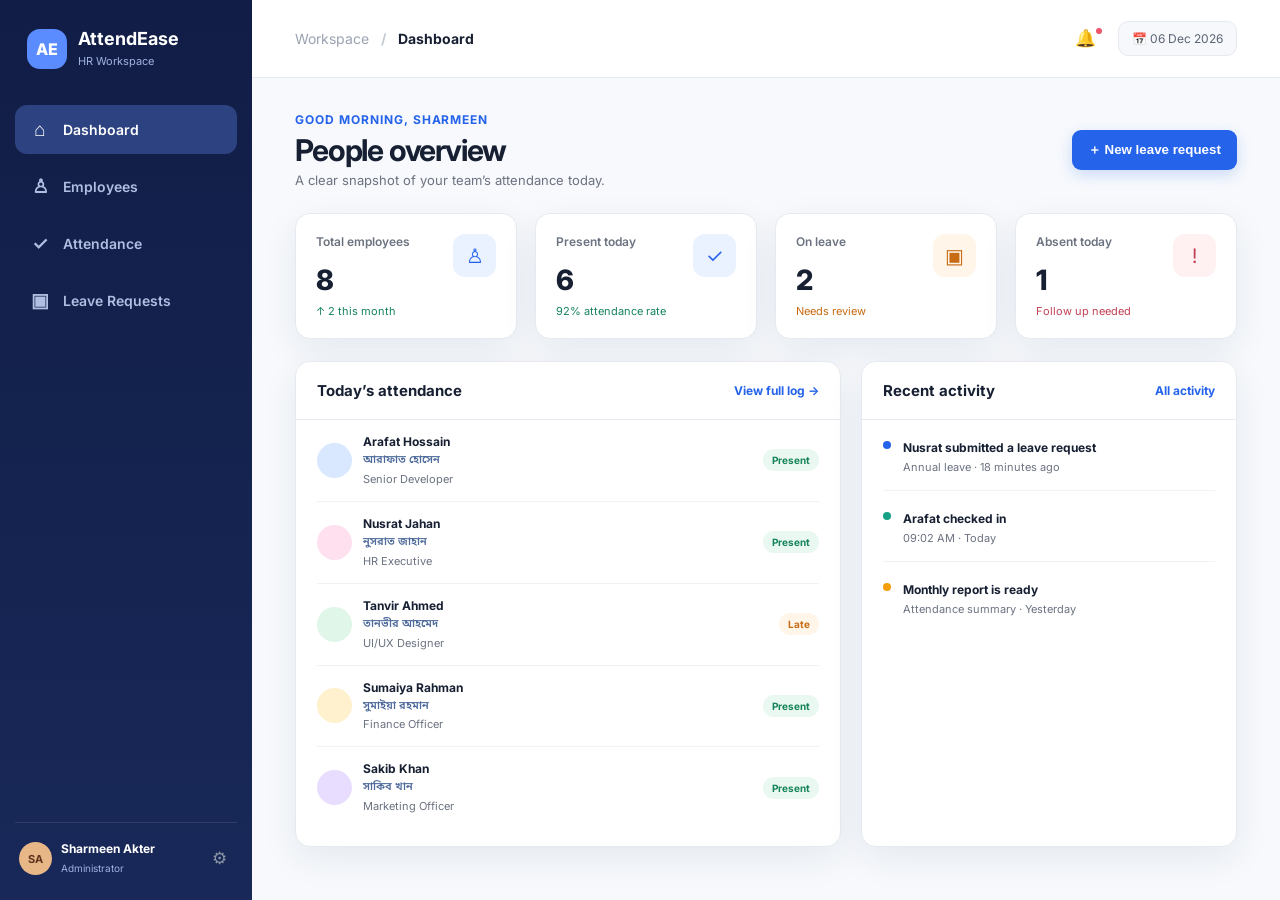
==== website/AttendEase_Blogger_Standalone.html @ f4e6417a "Update employee portraits and bilingual names" ====
<!-- AttendEase standalone Blogger HTML -->
<!DOCTYPE html>
<html lang="en">
<head>
  <meta charset="UTF-8" />
  <meta name="viewport" content="width=device-width, initial-scale=1.0" />
  <title>AttendEase | Employee Attendance & Leave</title>
  <link rel="preconnect" href="https://fonts.googleapis.com">
  <link rel="preconnect" href="https://fonts.gstatic.com" crossorigin>
  <link href="https://fonts.googleapis.com/css2?family=Inter:wght@400;500;600;700;800&family=Noto+Sans+Bengali:wght@400;500;600;700&display=swap" rel="stylesheet">
  <style>
:root{--navy:#172554;--blue:#2563eb;--sky:#eaf2ff;--ink:#172033;--muted:#6b7280;--line:#e6eaf0;--bg:#f7f9fc;--green:#16845b;--green-bg:#e9f8f0;--orange:#c76b14;--orange-bg:#fff5e8;--red:#c24155;--red-bg:#fff0f2;--shadow:0 12px 35px rgba(31,53,87,.08)}*{box-sizing:border-box}body{margin:0;background:var(--bg);color:var(--ink);font-family:Inter,'Noto Sans Bengali',sans-serif}.app-shell{display:flex;min-height:100vh}.sidebar{width:252px;background:linear-gradient(180deg,#111d46,#182858);color:#dbe6ff;padding:24px 15px;display:flex;flex-direction:column;position:fixed;inset:0 auto 0 0;z-index:5}.brand{display:flex;align-items:center;gap:11px;padding:4px 12px 36px}.brand-mark{width:40px;height:40px;border-radius:13px;background:#5a8cff;color:white;display:grid;place-items:center;font-weight:800}.brand strong{display:block;color:#fff;font-size:18px}.brand span{font-size:11px;color:#9fb2e0}.nav-list{display:grid;gap:8px}.nav-item{border:0;background:transparent;color:#afbee1;text-align:left;padding:13px 15px;border-radius:12px;font:600 14px Inter;cursor:pointer;display:flex;gap:13px;align-items:center}.nav-item span{font-size:19px;width:20px;text-align:center}.nav-item:hover,.nav-item.active{background:#2d4381;color:#fff}.sidebar-footer{margin-top:auto;border-top:1px solid rgba(255,255,255,.1);padding:18px 4px 0;display:flex;align-items:center;gap:9px}.sidebar-footer b{display:block;font-size:12px;color:#fff}.sidebar-footer small{font-size:10px;color:#9fb2e0}.mini-avatar{width:33px;height:33px;border-radius:50%;background:#e7b788;color:#5d331b;display:grid;place-items:center;font-weight:700;font-size:11px}.sidebar-footer .icon-button{margin-left:auto}.main-content{margin-left:252px;width:calc(100% - 252px)}.topbar{height:78px;padding:0 4.2%;display:flex;align-items:center;justify-content:space-between;background:#fff;border-bottom:1px solid var(--line)}.breadcrumb{display:flex;gap:12px;align-items:center;font-size:14px}.breadcrumb span{color:#9aa2b1}.breadcrumb b{color:#c4cad4}.breadcrumb strong{color:var(--ink)}.top-actions{display:flex;align-items:center;gap:16px}.icon-button{border:0;background:transparent;color:#8c96a7;cursor:pointer;font-size:17px;position:relative}.icon-button i{position:absolute;width:6px;height:6px;border-radius:50%;background:#ef5468;right:0;top:1px}.date-chip{background:#f6f8fb;border:1px solid var(--line);padding:9px 13px;border-radius:10px;color:#5b6474;font-size:12px}.menu-button{display:none}.page{padding:34px 4.2% 50px;max-width:1480px;margin:auto}.eyebrow{color:var(--blue);font-size:12px;font-weight:700;text-transform:uppercase;letter-spacing:.08em}.page-heading{display:flex;justify-content:space-between;align-items:center;margin-bottom:25px}.page h1{font-size:30px;margin:5px 0 4px;letter-spacing:-.04em}.subtitle{color:var(--muted);font-size:13px;margin:0}.primary-btn{border:0;border-radius:9px;background:var(--blue);color:#fff;padding:11px 16px;font-weight:700;cursor:pointer;box-shadow:0 5px 15px rgba(37,99,235,.2)}.secondary-btn{border:1px solid var(--line);background:#fff;color:var(--ink);padding:10px 14px;border-radius:9px;font-weight:600;cursor:pointer}.stats-grid{display:grid;grid-template-columns:repeat(4,1fr);gap:18px;margin-bottom:22px}.stat-card,.panel{background:#fff;border:1px solid var(--line);border-radius:15px;box-shadow:var(--shadow)}.stat-card{padding:20px;display:flex;justify-content:space-between}.stat-card h3{font-size:12px;color:var(--muted);font-weight:600;margin:0 0 14px}.stat-value{font-size:28px;font-weight:800;letter-spacing:-.05em}.stat-note{font-size:11px;color:var(--green);margin-top:7px}.stat-icon{width:43px;height:43px;border-radius:12px;display:grid;place-items:center;font-size:20px;background:var(--sky);color:var(--blue)}.content-grid{display:grid;grid-template-columns:1.45fr 1fr;gap:20px}.panel-header{display:flex;align-items:center;justify-content:space-between;padding:19px 21px;border-bottom:1px solid var(--line)}.panel-header h2{font-size:15px;margin:0}.panel-header a{font-size:12px;color:var(--blue);font-weight:700;cursor:pointer}.panel-body{padding:0 21px 18px}.employee-row{display:flex;align-items:center;gap:11px;padding:14px 0;border-bottom:1px solid #f0f2f5}.employee-row:last-child{border:0}.avatar{width:35px;height:35px;border-radius:50%;display:grid;place-items:center;font-size:11px;font-weight:700;flex:none}.employee-info{flex:1}.employee-info b{font-size:12px;display:block}.employee-info small{font-size:11px;color:var(--muted)}.status{font-size:10px;font-weight:700;border-radius:20px;padding:5px 9px}.present{background:var(--green-bg);color:var(--green)}.late{background:var(--orange-bg);color:var(--orange)}.absent{background:var(--red-bg);color:var(--red)}.activity{padding:16px 0;border-bottom:1px solid #f0f2f5;display:flex;gap:12px}.activity:last-child{border:0}.activity-dot{width:8px;height:8px;border-radius:50%;background:var(--blue);margin-top:5px}.activity b{font-size:12px}.activity small{display:block;color:var(--muted);font-size:11px;margin-top:4px}.table-wrap{overflow:auto}.data-table{width:100%;border-collapse:collapse;font-size:12px}.data-table th{text-align:left;color:#8791a1;font-size:11px;padding:13px 18px;background:#fbfcfe;border-bottom:1px solid var(--line);white-space:nowrap}.data-table td{padding:14px 18px;border-bottom:1px solid #f0f2f5;white-space:nowrap}.toolbar{display:flex;gap:10px;align-items:center;margin-bottom:16px}.search{flex:1;border:1px solid var(--line);padding:11px 13px;border-radius:9px;font:13px Inter;outline:none}.filter{border:1px solid var(--line);background:#fff;padding:11px;border-radius:9px;color:var(--muted)}.profile{display:flex;align-items:center;gap:10px}.profile .avatar{width:33px;height:33px}.form-grid{display:grid;grid-template-columns:repeat(2,1fr);gap:16px;padding:22px}.form-group{display:grid;gap:7px}.form-group label{font-size:12px;color:#5d6675;font-weight:600}.form-group input,.form-group select,.form-group textarea{border:1px solid var(--line);border-radius:8px;padding:11px;font:13px Inter;outline:none}.form-group textarea{min-height:95px;resize:vertical}.full{grid-column:1/-1}.form-actions{padding:0 22px 22px;display:flex;justify-content:flex-end;gap:10px}.empty{padding:35px;text-align:center;color:var(--muted);font-size:13px}.toast{position:fixed;right:24px;bottom:24px;background:#152347;color:#fff;border-radius:10px;padding:13px 17px;font-size:12px;box-shadow:var(--shadow);transform:translateY(100px);opacity:0;transition:.25s;z-index:20}.toast.show{transform:translateY(0);opacity:1}.muted{color:var(--muted)}@media(max-width:900px){.sidebar{transform:translateX(-100%);transition:.2s}.sidebar.open{transform:translateX(0)}.main-content{margin-left:0;width:100%}.menu-button{display:block;border:0;background:transparent;font-size:20px;color:var(--navy)}.topbar{gap:12px}.breadcrumb{margin-right:auto}.date-chip{display:none}.stats-grid{grid-template-columns:repeat(2,1fr)}.content-grid{grid-template-columns:1fr}.page{padding:25px 4%}}@media(max-width:570px){.page-heading{display:block}.page-heading .primary-btn{margin-top:16px}.stats-grid{gap:10px}.stat-card{padding:14px}.stat-value{font-size:23px}.stat-icon{width:35px;height:35px;font-size:16px}.form-grid{grid-template-columns:1fr}.full{grid-column:auto}.topbar{height:64px}.page h1{font-size:25px}}

.avatar{overflow:hidden;position:relative}.avatar img{width:100%;height:100%;object-fit:cover;display:block}.avatar span{position:absolute;inset:0;display:grid;place-items:center;font-size:11px;font-weight:700}.avatar img + span{display:none}

.name-bn{display:block!important;color:#4f6b9b!important;font-family:Arial,'Noto Sans Bengali',sans-serif;font-size:11px!important;margin-top:3px;line-height:1.35}.employee-info .name-bn{font-weight:600}.data-table .profile>div{display:grid;gap:2px}.data-table .profile b{font-size:12px}

  </style>
</head>
<body>
  <div class="app-shell">
    <aside class="sidebar" id="sidebar">
      <div class="brand"><div class="brand-mark">AE</div><div><strong>AttendEase</strong><span>HR Workspace</span></div></div>
      <nav class="nav-list" aria-label="Primary navigation">
        <button class="nav-item active" data-view="dashboard"><span>⌂</span> Dashboard</button>
        <button class="nav-item" data-view="employees"><span>♙</span> Employees</button>
        <button class="nav-item" data-view="attendance"><span>✓</span> Attendance</button>
        <button class="nav-item" data-view="leave"><span>▣</span> Leave Requests</button>
      </nav>
      <div class="sidebar-footer"><div class="mini-avatar">SA</div><div><b>Sharmeen Akter</b><small>Administrator</small></div><button class="icon-button" title="Settings">⚙</button></div>
    </aside>
    <main class="main-content">
      <header class="topbar"><button class="menu-button" id="menuBtn">☰</button><div class="breadcrumb"><span>Workspace</span><b>/</b><strong id="pageTitle">Dashboard</strong></div><div class="top-actions"><button class="icon-button" title="Notifications">🔔<i></i></button><div class="date-chip">📅 <span id="todayLabel"></span></div></div></header>
      <div id="viewContainer"></div>
    </main>
  </div>
  <div class="toast" id="toast"></div>
  <script>
const employees=[
{id:'EMP-001',name:'Arafat Hossain',bn:'আরাফাত হোসেন',role:'Senior Developer',dept:'Technology',email:'arafat@attendease.demo',color:'#d9e8ff',initials:'AH',photo:'https://attendease-fg9aeagt.manus.space/manus-storage/async-images/vFduByq8cIQiIESJDjHj29/image-1.webp',status:'Present'},
{id:'EMP-002',name:'Nusrat Jahan',bn:'নুসরাত জাহান',role:'HR Executive',dept:'People & Culture',email:'nusrat@attendease.demo',color:'#ffe0ee',initials:'NJ',photo:'https://attendease-fg9aeagt.manus.space/manus-storage/async-images/vFduByq8cIQiIESJDjHj29/image-2.webp',status:'Present'},
{id:'EMP-003',name:'Tanvir Ahmed',bn:'তানভীর আহমেদ',role:'UI/UX Designer',dept:'Design',email:'tanvir@attendease.demo',color:'#dff6e9',initials:'TA',photo:'https://attendease-fg9aeagt.manus.space/manus-storage/async-images/vFduByq8cIQiIESJDjHj29/image-3.webp',status:'Late'},
{id:'EMP-004',name:'Sumaiya Rahman',bn:'সুমাইয়া রহমান',role:'Finance Officer',dept:'Finance',email:'sumaiya@attendease.demo',color:'#fff0ce',initials:'SR',photo:'https://attendease-fg9aeagt.manus.space/manus-storage/async-images/vFduByq8cIQiIESJDjHj29/image-4.webp',status:'Present'},
{id:'EMP-005',name:'Sakib Khan',bn:'সাকিব খান',role:'Marketing Officer',dept:'Marketing',email:'sakib@attendease.demo',color:'#e9ddff',initials:'SK',photo:'https://attendease-fg9aeagt.manus.space/manus-storage/async-images/vFduByq8cIQiIESJDjHj29/image-5.webp',status:'Present'},
{id:'EMP-006',name:'Moumita Das',bn:'মৌমিতা দাস',role:'QA Engineer',dept:'Technology',email:'moumita@attendease.demo',color:'#ffe1d5',initials:'MD',photo:'https://attendease-fg9aeagt.manus.space/manus-storage/async-images/YqnxVAmIsHhnxt7I19SCHe/image-1.webp',status:'Absent'},
{id:'EMP-007',name:'Fahim Chowdhury',bn:'ফাহিম চৌধুরী',role:'Operations Lead',dept:'Operations',email:'fahim@attendease.demo',color:'#d7f1f2',initials:'FC',photo:'https://attendease-fg9aeagt.manus.space/manus-storage/async-images/YqnxVAmIsHhnxt7I19SCHe/image-2.webp',status:'Present'},
{id:'EMP-008',name:'Jannatul Ferdous',bn:'জান্নাতুল ফেরদৌস',role:'Customer Success',dept:'Support',email:'jannatul@attendease.demo',color:'#f5e2ff',initials:'JF',photo:'https://attendease-fg9aeagt.manus.space/manus-storage/async-images/YqnxVAmIsHhnxt7I19SCHe/image-3.webp',status:'Present'}
];
let leaves=JSON.parse(localStorage.getItem('attendease_leaves')||'[]');
const root=document.getElementById('viewContainer');
const dateText=new Intl.DateTimeFormat('en-GB',{day:'2-digit',month:'short',year:'numeric'}).format(new Date()); document.getElementById('todayLabel').textContent=dateText;
const avatar=e=>`<div class="avatar" style="background:${e.color};color:#3b4350">${e.photo?`<img src="${e.photo}" alt="Synthetic portrait of ${e.name}" loading="lazy" onerror="this.style.display='none'"/>`:''}<span>${e.initials}</span></div>`;
const status=e=>`<span class="status ${e.toLowerCase()}">${e}</span>`;
function layout(view='dashboard'){document.querySelectorAll('.nav-item').forEach(x=>x.classList.toggle('active',x.dataset.view===view));document.getElementById('pageTitle').textContent={dashboard:'Dashboard',employees:'Employees',attendance:'Attendance',leave:'Leave Requests'}[view]; if(view==='dashboard')dashboard(); if(view==='employees')employeePage(); if(view==='attendance')attendancePage(); if(view==='leave')leavePage();}
function dashboard(){root.innerHTML=`<section class="page"><div class="page-heading"><div><div class="eyebrow">Good morning, Sharmeen</div><h1>People overview</h1><p class="subtitle">A clear snapshot of your team’s attendance today.</p></div><button class="primary-btn" onclick="layout('leave')">＋ New leave request</button></div><div class="stats-grid"><div class="stat-card"><div><h3>Total employees</h3><div class="stat-value">${employees.length}</div><div class="stat-note">↑ 2 this month</div></div><div class="stat-icon">♙</div></div><div class="stat-card"><div><h3>Present today</h3><div class="stat-value">${employees.filter(e=>e.status==='Present').length}</div><div class="stat-note">92% attendance rate</div></div><div class="stat-icon">✓</div></div><div class="stat-card"><div><h3>On leave</h3><div class="stat-value">${leaves.filter(l=>l.status==='Pending').length||2}</div><div class="stat-note" style="color:var(--orange)">Needs review</div></div><div class="stat-icon" style="background:var(--orange-bg);color:var(--orange)">▣</div></div><div class="stat-card"><div><h3>Absent today</h3><div class="stat-value">${employees.filter(e=>e.status==='Absent').length}</div><div class="stat-note" style="color:var(--red)">Follow up needed</div></div><div class="stat-icon" style="background:var(--red-bg);color:var(--red)">!</div></div></div><div class="content-grid"><div class="panel"><div class="panel-header"><h2>Today’s attendance</h2><a onclick="layout('attendance')">View full log →</a></div><div class="panel-body">${employees.slice(0,5).map(e=>`<div class="employee-row">${avatar(e)}<div class="employee-info"><b>${e.name}</b><small class="name-bn">${e.bn}</small><small>${e.role}</small></div>${status(e.status)}</div>`).join('')}</div></div><div class="panel"><div class="panel-header"><h2>Recent activity</h2><a>All activity</a></div><div class="panel-body"><div class="activity"><div class="activity-dot"></div><div><b>Nusrat submitted a leave request</b><small>Annual leave · 18 minutes ago</small></div></div><div class="activity"><div class="activity-dot" style="background:#16a085"></div><div><b>Arafat checked in</b><small>09:02 AM · Today</small></div></div><div class="activity"><div class="activity-dot" style="background:#f59e0b"></div><div><b>Monthly report is ready</b><small>Attendance summary · Yesterday</small></div></div></div></div></div></section>`;}
function employeePage(){root.innerHTML=`<section class="page"><div class="page-heading"><div><div class="eyebrow">People directory</div><h1>Employees</h1><p class="subtitle">Manage your team and view basic profile information.</p></div><button class="primary-btn" onclick="showToast('Demo mode: connect a backend to add employees')">＋ Add employee</button></div><div class="toolbar"><input class="search" id="employeeSearch" placeholder="Search by name, role or department…" oninput="filterEmployees(this.value)"><select class="filter" id="deptFilter" onchange="filterEmployees(document.getElementById('employeeSearch').value)"><option value="">All departments</option>${[...new Set(employees.map(e=>e.dept))].map(d=>`<option>${d}</option>`).join('')}</select></div><div class="panel"><div class="table-wrap"><table class="data-table"><thead><tr><th>EMPLOYEE</th><th>DEPARTMENT</th><th>ROLE</th><th>EMAIL</th><th>STATUS</th></tr></thead><tbody id="employeeRows">${employeeRows(employees)}</tbody></table></div></div></section>`;}
function employeeRows(list){return list.map(e=>`<tr><td><div class="profile">${avatar(e)}<div><b>${e.name}</b><small class="muted">${e.bn}</small></div></div></td><td>${e.dept}</td><td>${e.role}</td><td>${e.email}</td><td>${status(e.status)}</td></tr>`).join('')||`<tr><td colspan="5" class="empty">No employees found.</td></tr>`}
function filterEmployees(q){let dept=document.getElementById('deptFilter')?.value||'';let list=employees.filter(e=>(`${e.name} ${e.role} ${e.dept}`).toLowerCase().includes(q.toLowerCase())&&(!dept||e.dept===dept));document.getElementById('employeeRows').innerHTML=employeeRows(list)}
function attendancePage(){root.innerHTML=`<section class="page"><div class="page-heading"><div><div class="eyebrow">Daily log</div><h1>Attendance</h1><p class="subtitle">Review attendance records for ${dateText}.</p></div><button class="secondary-btn" onclick="showToast('Attendance report downloaded (demo)')">⇩ Export report</button></div><div class="panel"><div class="panel-header"><h2>Attendance register</h2><span class="muted" style="font-size:12px">${employees.length} records</span></div><div class="table-wrap"><table class="data-table"><thead><tr><th>EMPLOYEE</th><th>DATE</th><th>CHECK IN</th><th>CHECK OUT</th><th>WORK HOURS</th><th>STATUS</th></tr></thead><tbody>${employees.map((e,i)=>`<tr><td><div class="profile">${avatar(e)}<div><b>${e.name}</b><small class="name-bn">${e.bn}</small></div></div></td><td>${dateText}</td><td>${e.status==='Absent'?'—':i%3===0?'09:02 AM':i%3===1?'08:55 AM':'09:18 AM'}</td><td>${e.status==='Absent'?'—':'05:10 PM'}</td><td>${e.status==='Absent'?'—':i%3===2?'7h 52m':'8h 08m'}</td><td>${status(e.status)}</td></tr>`).join('')}</tbody></table></div></div></section>`;}
function leavePage(){root.innerHTML=`<section class="page"><div class="page-heading"><div><div class="eyebrow">Time off workflow</div><h1>Leave requests</h1><p class="subtitle">Submit a request or review the current queue.</p></div></div><div class="content-grid"><div class="panel"><div class="panel-header"><h2>New leave request</h2></div><form id="leaveForm"><div class="form-grid"><div class="form-group"><label>Employee</label><select name="employee" required>${employees.map(e=>`<option>${e.name}</option>`).join('')}</select></div><div class="form-group"><label>Leave type</label><select name="type"><option>Annual leave</option><option>Sick leave</option><option>Personal leave</option></select></div><div class="form-group"><label>Start date</label><input type="date" name="start" required></div><div class="form-group"><label>End date</label><input type="date" name="end" required></div><div class="form-group full"><label>Reason</label><textarea name="reason" placeholder="Add a short reason…" required></textarea></div></div><div class="form-actions"><button type="reset" class="secondary-btn">Clear</button><button class="primary-btn">Submit request</button></div></form></div><div class="panel"><div class="panel-header"><h2>Request status</h2></div><div class="panel-body">${leaves.length?leaves.map(l=>`<div class="activity"><div class="activity-dot" style="background:#f59e0b"></div><div><b>${l.employee}</b><small>${l.type} · ${l.start} to ${l.end}</small><span class="status late" style="display:inline-block;margin-top:7px">${l.status}</span></div></div>`).join(''):`<div class="empty">No new requests yet.<br><span class="muted">Submitted requests will appear here.</span></div>`}</div></div></div></section>`;document.getElementById('leaveForm').addEventListener('submit',e=>{e.preventDefault();let data=Object.fromEntries(new FormData(e.target));data.status='Pending';leaves.unshift(data);localStorage.setItem('attendease_leaves',JSON.stringify(leaves));showToast('Leave request submitted');leavePage()})}
function showToast(msg){let t=document.getElementById('toast');t.textContent=msg;t.classList.add('show');setTimeout(()=>t.classList.remove('show'),2400)}
document.querySelectorAll('.nav-item').forEach(b=>b.addEventListener('click',()=>{layout(b.dataset.view);document.getElementById('sidebar').classList.remove('open')}));document.getElementById('menuBtn').addEventListener('click',()=>document.getElementById('sidebar').classList.toggle('open'));layout();

  </script>
</body>
</html>
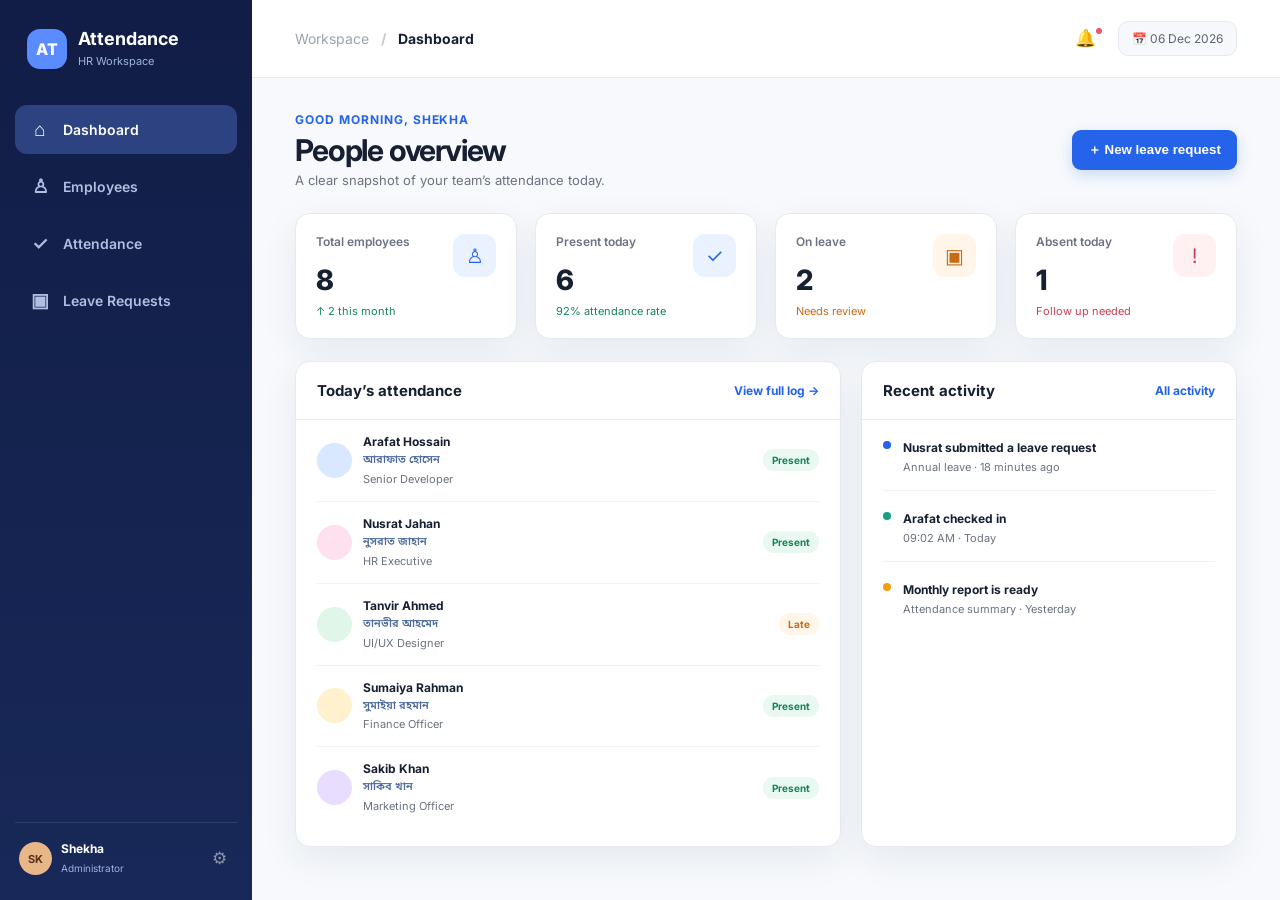
==== commit aac9e2c1: "Rename project to Attendance and administrator to Shekha" ====
--- a/website/AttendEase_Blogger_Standalone.html
+++ b/website/AttendEase_Blogger_Standalone.html
@@ -1,10 +1,10 @@
-<!-- AttendEase standalone Blogger HTML -->
+<!-- Attendance standalone Blogger HTML -->
 <!DOCTYPE html>
 <html lang="en">
 <head>
   <meta charset="UTF-8" />
   <meta name="viewport" content="width=device-width, initial-scale=1.0" />
-  <title>AttendEase | Employee Attendance & Leave</title>
+  <title>Attendance | Employee Attendance & Leave</title>
   <link rel="preconnect" href="https://fonts.googleapis.com">
   <link rel="preconnect" href="https://fonts.gstatic.com" crossorigin>
   <link href="https://fonts.googleapis.com/css2?family=Inter:wght@400;500;600;700;800&family=Noto+Sans+Bengali:wght@400;500;600;700&display=swap" rel="stylesheet">
@@ -20,14 +20,14 @@
 <body>
   <div class="app-shell">
     <aside class="sidebar" id="sidebar">
-      <div class="brand"><div class="brand-mark">AE</div><div><strong>AttendEase</strong><span>HR Workspace</span></div></div>
+      <div class="brand"><div class="brand-mark">AT</div><div><strong>Attendance</strong><span>HR Workspace</span></div></div>
       <nav class="nav-list" aria-label="Primary navigation">
         <button class="nav-item active" data-view="dashboard"><span>⌂</span> Dashboard</button>
         <button class="nav-item" data-view="employees"><span>♙</span> Employees</button>
         <button class="nav-item" data-view="attendance"><span>✓</span> Attendance</button>
         <button class="nav-item" data-view="leave"><span>▣</span> Leave Requests</button>
       </nav>
-      <div class="sidebar-footer"><div class="mini-avatar">SA</div><div><b>Sharmeen Akter</b><small>Administrator</small></div><button class="icon-button" title="Settings">⚙</button></div>
+      <div class="sidebar-footer"><div class="mini-avatar">SK</div><div><b>Shekha</b><small>Administrator</small></div><button class="icon-button" title="Settings">⚙</button></div>
     </aside>
     <main class="main-content">
       <header class="topbar"><button class="menu-button" id="menuBtn">☰</button><div class="breadcrumb"><span>Workspace</span><b>/</b><strong id="pageTitle">Dashboard</strong></div><div class="top-actions"><button class="icon-button" title="Notifications">🔔<i></i></button><div class="date-chip">📅 <span id="todayLabel"></span></div></div></header>
@@ -52,7 +52,7 @@
 const avatar=e=>`<div class="avatar" style="background:${e.color};color:#3b4350">${e.photo?`<img src="${e.photo}" alt="Synthetic portrait of ${e.name}" loading="lazy" onerror="this.style.display='none'"/>`:''}<span>${e.initials}</span></div>`;
 const status=e=>`<span class="status ${e.toLowerCase()}">${e}</span>`;
 function layout(view='dashboard'){document.querySelectorAll('.nav-item').forEach(x=>x.classList.toggle('active',x.dataset.view===view));document.getElementById('pageTitle').textContent={dashboard:'Dashboard',employees:'Employees',attendance:'Attendance',leave:'Leave Requests'}[view]; if(view==='dashboard')dashboard(); if(view==='employees')employeePage(); if(view==='attendance')attendancePage(); if(view==='leave')leavePage();}
-function dashboard(){root.innerHTML=`<section class="page"><div class="page-heading"><div><div class="eyebrow">Good morning, Sharmeen</div><h1>People overview</h1><p class="subtitle">A clear snapshot of your team’s attendance today.</p></div><button class="primary-btn" onclick="layout('leave')">＋ New leave request</button></div><div class="stats-grid"><div class="stat-card"><div><h3>Total employees</h3><div class="stat-value">${employees.length}</div><div class="stat-note">↑ 2 this month</div></div><div class="stat-icon">♙</div></div><div class="stat-card"><div><h3>Present today</h3><div class="stat-value">${employees.filter(e=>e.status==='Present').length}</div><div class="stat-note">92% attendance rate</div></div><div class="stat-icon">✓</div></div><div class="stat-card"><div><h3>On leave</h3><div class="stat-value">${leaves.filter(l=>l.status==='Pending').length||2}</div><div class="stat-note" style="color:var(--orange)">Needs review</div></div><div class="stat-icon" style="background:var(--orange-bg);color:var(--orange)">▣</div></div><div class="stat-card"><div><h3>Absent today</h3><div class="stat-value">${employees.filter(e=>e.status==='Absent').length}</div><div class="stat-note" style="color:var(--red)">Follow up needed</div></div><div class="stat-icon" style="background:var(--red-bg);color:var(--red)">!</div></div></div><div class="content-grid"><div class="panel"><div class="panel-header"><h2>Today’s attendance</h2><a onclick="layout('attendance')">View full log →</a></div><div class="panel-body">${employees.slice(0,5).map(e=>`<div class="employee-row">${avatar(e)}<div class="employee-info"><b>${e.name}</b><small class="name-bn">${e.bn}</small><small>${e.role}</small></div>${status(e.status)}</div>`).join('')}</div></div><div class="panel"><div class="panel-header"><h2>Recent activity</h2><a>All activity</a></div><div class="panel-body"><div class="activity"><div class="activity-dot"></div><div><b>Nusrat submitted a leave request</b><small>Annual leave · 18 minutes ago</small></div></div><div class="activity"><div class="activity-dot" style="background:#16a085"></div><div><b>Arafat checked in</b><small>09:02 AM · Today</small></div></div><div class="activity"><div class="activity-dot" style="background:#f59e0b"></div><div><b>Monthly report is ready</b><small>Attendance summary · Yesterday</small></div></div></div></div></div></section>`;}
+function dashboard(){root.innerHTML=`<section class="page"><div class="page-heading"><div><div class="eyebrow">Good morning, Shekha</div><h1>People overview</h1><p class="subtitle">A clear snapshot of your team’s attendance today.</p></div><button class="primary-btn" onclick="layout('leave')">＋ New leave request</button></div><div class="stats-grid"><div class="stat-card"><div><h3>Total employees</h3><div class="stat-value">${employees.length}</div><div class="stat-note">↑ 2 this month</div></div><div class="stat-icon">♙</div></div><div class="stat-card"><div><h3>Present today</h3><div class="stat-value">${employees.filter(e=>e.status==='Present').length}</div><div class="stat-note">92% attendance rate</div></div><div class="stat-icon">✓</div></div><div class="stat-card"><div><h3>On leave</h3><div class="stat-value">${leaves.filter(l=>l.status==='Pending').length||2}</div><div class="stat-note" style="color:var(--orange)">Needs review</div></div><div class="stat-icon" style="background:var(--orange-bg);color:var(--orange)">▣</div></div><div class="stat-card"><div><h3>Absent today</h3><div class="stat-value">${employees.filter(e=>e.status==='Absent').length}</div><div class="stat-note" style="color:var(--red)">Follow up needed</div></div><div class="stat-icon" style="background:var(--red-bg);color:var(--red)">!</div></div></div><div class="content-grid"><div class="panel"><div class="panel-header"><h2>Today’s attendance</h2><a onclick="layout('attendance')">View full log →</a></div><div class="panel-body">${employees.slice(0,5).map(e=>`<div class="employee-row">${avatar(e)}<div class="employee-info"><b>${e.name}</b><small class="name-bn">${e.bn}</small><small>${e.role}</small></div>${status(e.status)}</div>`).join('')}</div></div><div class="panel"><div class="panel-header"><h2>Recent activity</h2><a>All activity</a></div><div class="panel-body"><div class="activity"><div class="activity-dot"></div><div><b>Nusrat submitted a leave request</b><small>Annual leave · 18 minutes ago</small></div></div><div class="activity"><div class="activity-dot" style="background:#16a085"></div><div><b>Arafat checked in</b><small>09:02 AM · Today</small></div></div><div class="activity"><div class="activity-dot" style="background:#f59e0b"></div><div><b>Monthly report is ready</b><small>Attendance summary · Yesterday</small></div></div></div></div></div></section>`;}
 function employeePage(){root.innerHTML=`<section class="page"><div class="page-heading"><div><div class="eyebrow">People directory</div><h1>Employees</h1><p class="subtitle">Manage your team and view basic profile information.</p></div><button class="primary-btn" onclick="showToast('Demo mode: connect a backend to add employees')">＋ Add employee</button></div><div class="toolbar"><input class="search" id="employeeSearch" placeholder="Search by name, role or department…" oninput="filterEmployees(this.value)"><select class="filter" id="deptFilter" onchange="filterEmployees(document.getElementById('employeeSearch').value)"><option value="">All departments</option>${[...new Set(employees.map(e=>e.dept))].map(d=>`<option>${d}</option>`).join('')}</select></div><div class="panel"><div class="table-wrap"><table class="data-table"><thead><tr><th>EMPLOYEE</th><th>DEPARTMENT</th><th>ROLE</th><th>EMAIL</th><th>STATUS</th></tr></thead><tbody id="employeeRows">${employeeRows(employees)}</tbody></table></div></div></section>`;}
 function employeeRows(list){return list.map(e=>`<tr><td><div class="profile">${avatar(e)}<div><b>${e.name}</b><small class="muted">${e.bn}</small></div></div></td><td>${e.dept}</td><td>${e.role}</td><td>${e.email}</td><td>${status(e.status)}</td></tr>`).join('')||`<tr><td colspan="5" class="empty">No employees found.</td></tr>`}
 function filterEmployees(q){let dept=document.getElementById('deptFilter')?.value||'';let list=employees.filter(e=>(`${e.name} ${e.role} ${e.dept}`).toLowerCase().includes(q.toLowerCase())&&(!dept||e.dept===dept));document.getElementById('employeeRows').innerHTML=employeeRows(list)}
